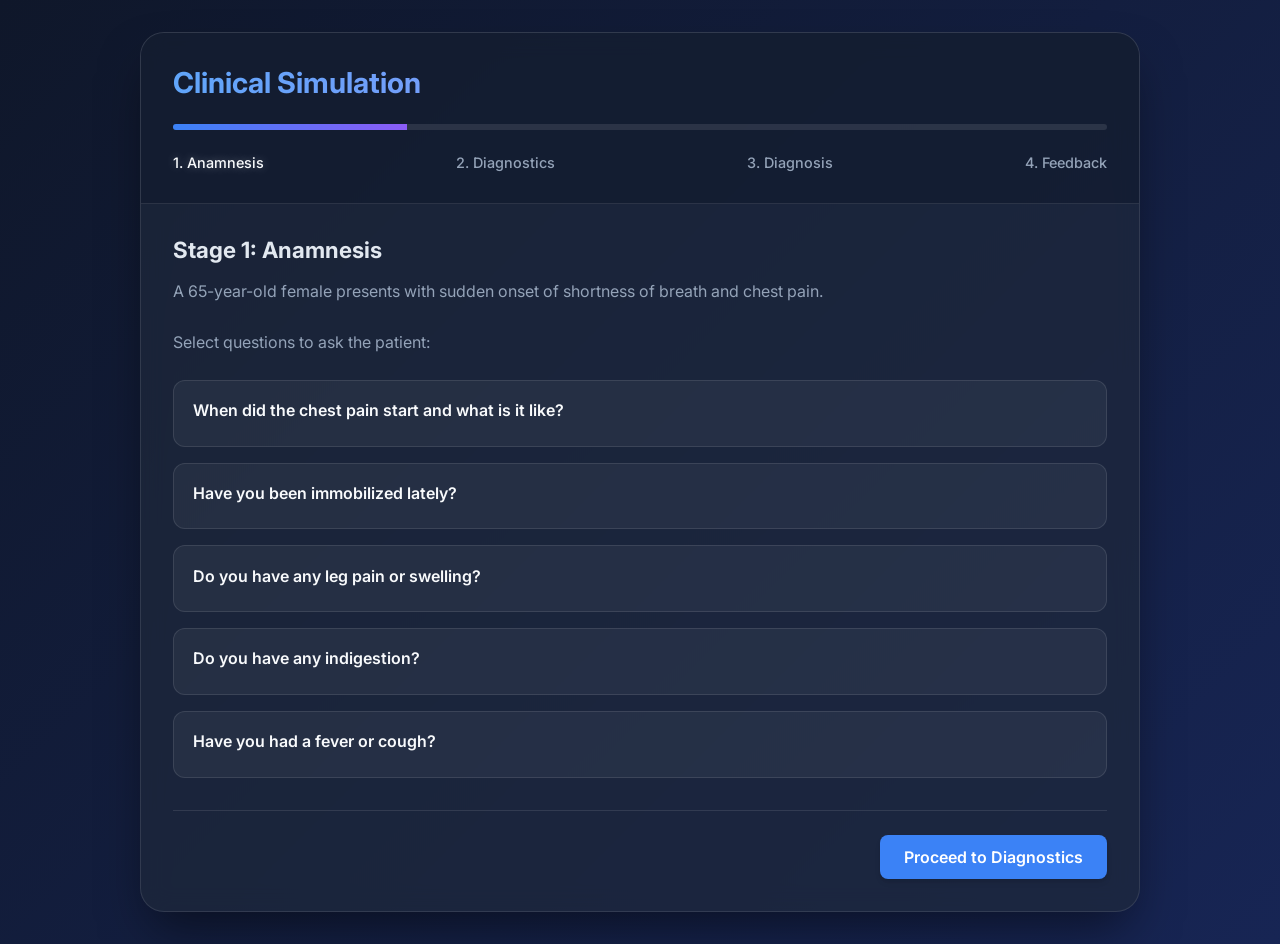
==== index.html @ 6afb209e "added more patients" ====
<!DOCTYPE html>
<html lang="en">

<head>
    <meta charset="UTF-8">
    <meta name="viewport" content="width=device-width, initial-scale=1.0">
    <title>Clinical Competencies eLearning</title> <!-- Premium Typography -->
    <link href="https://fonts.googleapis.com/css2?family=Inter:wght@400;500;600;700&display=swap" rel="stylesheet">
    <link rel="stylesheet" href="css/styles.css">
</head>

<body>
    <div id="app-container">
        <header id="app-header">
            <h1>Clinical Simulation</h1>
            <div id="progress-bar-container">
                <div id="progress-bar"></div>
            </div>
            <nav id="stage-nav">
                <span class="stage-indicator active" id="indicator-anamnesis">1. Anamnesis</span>
                <span class="stage-indicator" id="indicator-diagnostics">2. Diagnostics</span>
                <span class="stage-indicator" id="indicator-diagnosis">3. Diagnosis</span>
                <span class="stage-indicator" id="indicator-feedback">4. Feedback</span>
            </nav>
        </header>

        <main id="app-content">
            <!-- Dynamic Components will be injected here -->
        </main>
    </div>

    <!-- Data & Application Logic -->
    <script src="js/data.js"></script>
    <script src="js/app.js"></script>
</body>

</html>
---- css/styles.css ----
:root {
    --bg-color: #0f172a;
    --surface-color: rgba(30, 41, 59, 0.7);
    --surface-border: rgba(255, 255, 255, 0.1);
    --text-primary: #f8fafc;
    --text-secondary: #94a3b8;
    --accent-color: #3b82f6;
    --accent-hover: #2563eb;
    --success-color: #10b981;
    --warning-color: #f59e0b;
    --danger-color: #ef4444;
    --font-family: 'Inter', sans-serif;
}

* {
    box-sizing: border-box;
    margin: 0;
    padding: 0;
}

body {
    font-family: var(--font-family);
    background: linear-gradient(135deg, var(--bg-color) 0%, #172554 100%);
    color: var(--text-primary);
    min-height: 100vh;
    display: flex;
    justify-content: center;
    align-items: center;
    padding: 2rem;
}

#app-container {
    width: 100%;
    max-width: 1000px;
    background: var(--surface-color);
    backdrop-filter: blur(12px);
    -webkit-backdrop-filter: blur(12px);
    border: 1px solid var(--surface-border);
    border-radius: 24px;
    box-shadow: 0 25px 50px -12px rgba(0, 0, 0, 0.5);
    overflow: hidden;
    display: flex;
    flex-direction: column;
    min-height: 80vh;
}

/* Header & Progress */
#app-header {
    padding: 2rem;
    border-bottom: 1px solid var(--surface-border);
    background: rgba(15, 23, 42, 0.5);
}

#app-header h1 {
    font-size: 1.8rem;
    font-weight: 700;
    margin-bottom: 1.5rem;
    background: linear-gradient(to right, #60a5fa, #a78bfa);
    -webkit-background-clip: text;
    -webkit-text-fill-color: transparent;
}

#progress-bar-container {
    height: 6px;
    background: rgba(255, 255, 255, 0.1);
    border-radius: 3px;
    margin-bottom: 1.5rem;
    overflow: hidden;
}

#progress-bar {
    height: 100%;
    width: 25%;
    background: linear-gradient(90deg, #3b82f6, #8b5cf6);
    transition: width 0.5s cubic-bezier(0.4, 0, 0.2, 1);
}

#stage-nav {
    display: flex;
    justify-content: space-between;
}

.stage-indicator {
    font-size: 0.9rem;
    color: var(--text-secondary);
    font-weight: 500;
    transition: all 0.3s ease;
}

.stage-indicator.active {
    color: var(--text-primary);
    text-shadow: 0 0 10px rgba(255, 255, 255, 0.3);
}

/* Main Content Area */
#app-content {
    padding: 2rem;
    flex: 1;
    overflow-y: auto;
    position: relative;
}

/* Animations */
@keyframes fadeIn {
    from { opacity: 0; transform: translateY(10px); }
    to { opacity: 1; transform: translateY(0); }
}

.fade-in {
    animation: fadeIn 0.4s ease forwards;
}

/* Common UI Elements */
.section-title {
    font-size: 1.4rem;
    margin-bottom: 1rem;
    color: #e2e8f0;
}

.description {
    color: var(--text-secondary);
    line-height: 1.6;
    margin-bottom: 1.5rem;
}

.btn {
    background: var(--accent-color);
    color: white;
    border: none;
    padding: 0.75rem 1.5rem;
    border-radius: 8px;
    font-size: 1rem;
    font-weight: 600;
    cursor: pointer;
    transition: all 0.2s ease;
    font-family: var(--font-family);
    box-shadow: 0 4px 6px -1px rgba(0, 0, 0, 0.1), 0 2px 4px -1px rgba(0, 0, 0, 0.06);
}

.btn:hover {
    background: var(--accent-hover);
    transform: translateY(-2px);
    box-shadow: 0 10px 15px -3px rgba(0, 0, 0, 0.1), 0 4px 6px -2px rgba(0, 0, 0, 0.05);
}

.btn:active {
    transform: translateY(0);
}

.btn:disabled {
    background: var(--text-secondary);
    cursor: not-allowed;
    transform: none;
}

/* List Items (Questions, Tests) */
.item-list {
    display: flex;
    flex-direction: column;
    gap: 1rem;
    margin-bottom: 2rem;
}

.list-item {
    background: rgba(255, 255, 255, 0.05);
    border: 1px solid var(--surface-border);
    padding: 1.2rem;
    border-radius: 12px;
    cursor: pointer;
    transition: all 0.2s ease;
    display: flex;
    justify-content: space-between;
    align-items: center;
}

.list-item:hover {
    background: rgba(255, 255, 255, 0.1);
    transform: translateX(4px);
    border-color: rgba(255, 255, 255, 0.2);
}

.list-item.selected {
    background: rgba(59, 130, 246, 0.15);
    border-color: var(--accent-color);
}

.item-content {
    flex: 1;
}

.item-title {
    font-weight: 600;
    margin-bottom: 0.4rem;
}

.item-result {
    margin-top: 0.8rem;
    padding-top: 0.8rem;
    border-top: 1px solid rgba(255, 255, 255, 0.1);
    color: var(--text-primary);
    font-style: italic;
    display: none;
}

.list-item.selected .item-result {
    display: block;
    animation: fadeIn 0.3s ease forwards;
}

/* Input Fields */
.input-group {
    margin-bottom: 1.5rem;
}

.text-input {
    width: 100%;
    padding: 1rem;
    background: rgba(0, 0, 0, 0.2);
    border: 1px solid var(--surface-border);
    border-radius: 8px;
    color: white;
    font-size: 1rem;
    font-family: var(--font-family);
    transition: all 0.2s ease;
}

.text-input:focus {
    outline: none;
    border-color: var(--accent-color);
    box-shadow: 0 0 0 3px rgba(59, 130, 246, 0.3);
}

/* Feedback Specific */
.feedback-card {
    background: rgba(255, 255, 255, 0.05);
    border: 1px solid var(--surface-border);
    padding: 1.5rem;
    border-radius: 12px;
    margin-bottom: 1.5rem;
}

.feedback-card.success {
    border-left: 4px solid var(--success-color);
}

.feedback-card.warning {
    border-left: 4px solid var(--warning-color);
}

.feedback-card.danger {
    border-left: 4px solid var(--danger-color);
}

.feedback-title {
    font-size: 1.2rem;
    font-weight: 600;
    margin-bottom: 0.5rem;
}

.feedback-title.success { color: var(--success-color); }
.feedback-title.warning { color: var(--warning-color); }
.feedback-title.danger { color: var(--danger-color); }

/* Navigation Row below logic */
.nav-row {
    display: flex;
    justify-content: flex-end;
    margin-top: 2rem;
    padding-top: 1.5rem;
    border-top: 1px solid var(--surface-border);
}
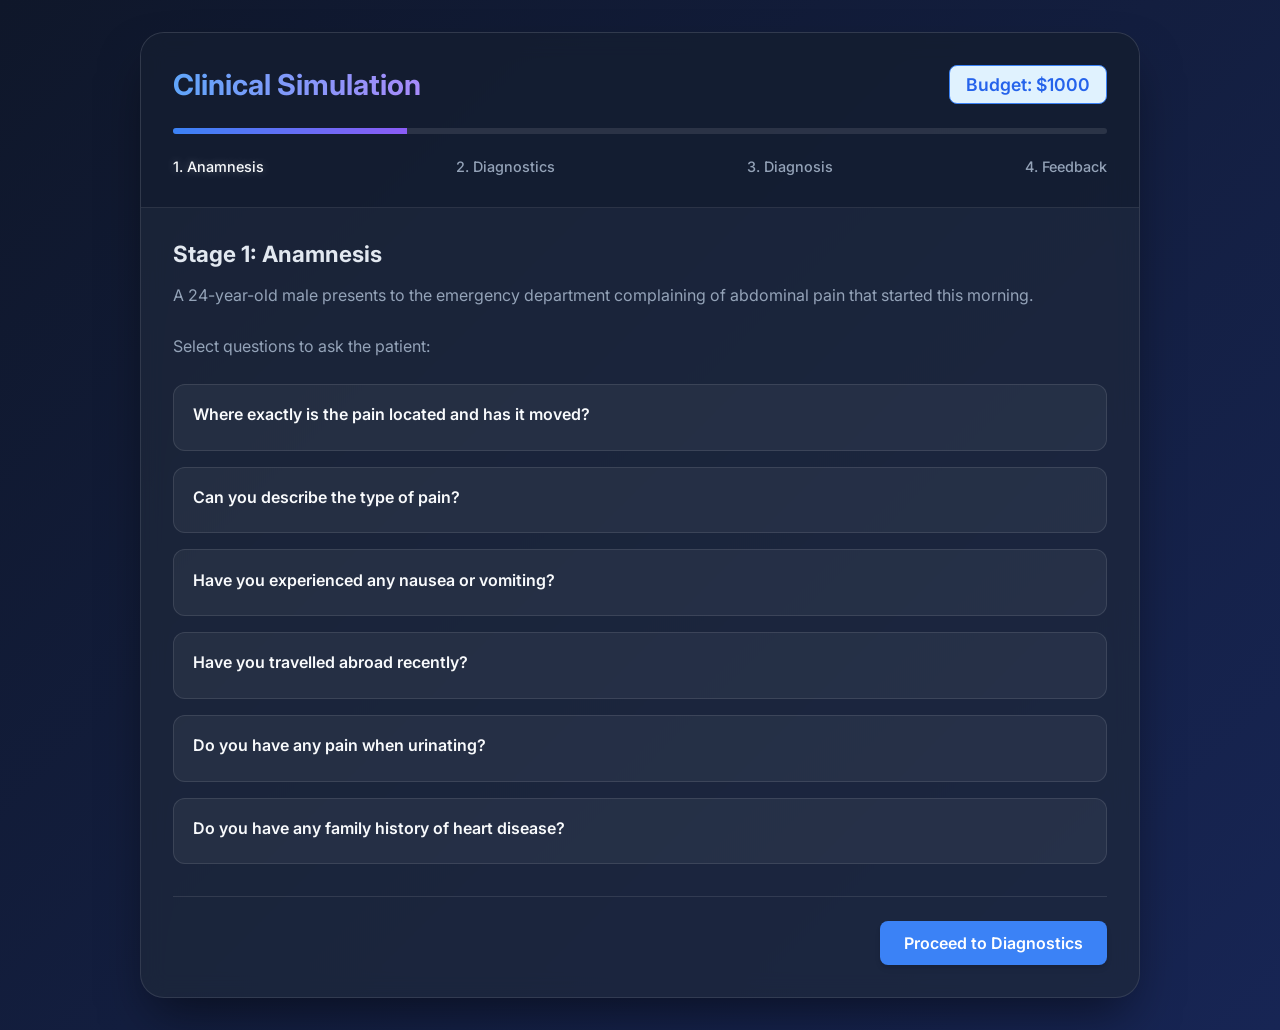
==== commit c73b036b: "budget system" ====
--- a/index.html
+++ b/index.html
@@ -12,7 +12,12 @@
 <body>
     <div id="app-container">
         <header id="app-header">
-            <h1>Clinical Simulation</h1>
+            <div style="display: flex; justify-content: space-between; align-items: center; margin-bottom: 1.5rem;">
+                <h1 style="margin-bottom: 0;">Clinical Simulation</h1>
+                <div id="budget-display" style="font-size: 1.1rem; font-weight: 600; padding: 0.5rem 1rem; background: #e0f2fe; border: 1px solid var(--accent-color); border-radius: 8px; color: var(--accent-hover);">
+                    Budget: $<span id="budget-amount">1000</span>
+                </div>
+            </div>
             <div id="progress-bar-container">
                 <div id="progress-bar"></div>
             </div>
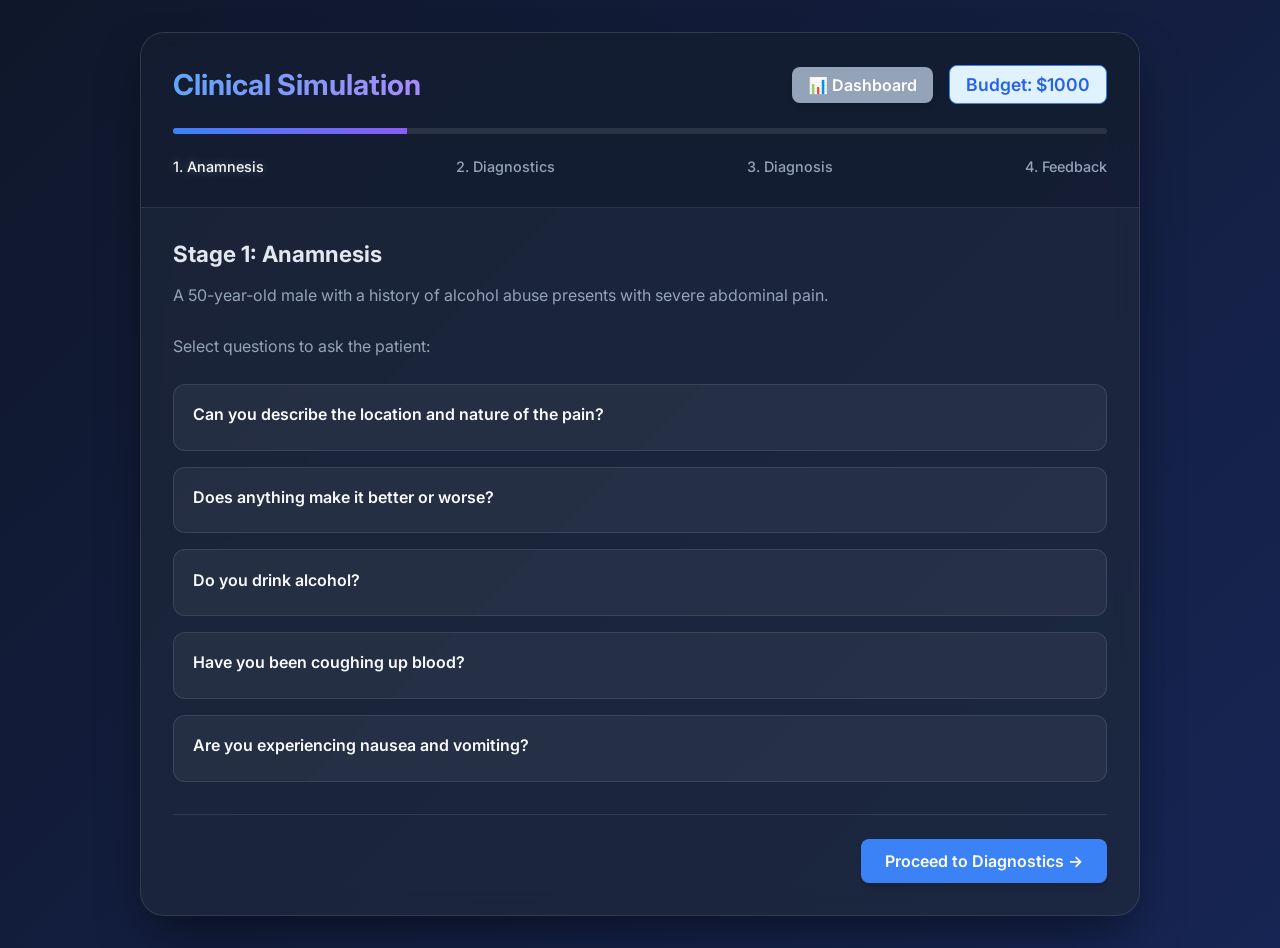
==== commit 2cbe0641: "implemented dashboard, fading and expert modelling" ====
--- a/index.html
+++ b/index.html
@@ -14,8 +14,11 @@
         <header id="app-header">
             <div style="display: flex; justify-content: space-between; align-items: center; margin-bottom: 1.5rem;">
                 <h1 style="margin-bottom: 0;">Clinical Simulation</h1>
-                <div id="budget-display" style="font-size: 1.1rem; font-weight: 600; padding: 0.5rem 1rem; background: #e0f2fe; border: 1px solid var(--accent-color); border-radius: 8px; color: var(--accent-hover);">
-                    Budget: $<span id="budget-amount">1000</span>
+                <div style="display: flex; gap: 1rem; align-items: center;">
+                    <button class="btn" id="dashboard-btn" style="background: var(--text-secondary); padding: 0.5rem 1rem;">&#128202; Dashboard</button>
+                    <div id="budget-display" style="font-size: 1.1rem; font-weight: 600; padding: 0.5rem 1rem; background: #e0f2fe; border: 1px solid var(--accent-color); border-radius: 8px; color: var(--accent-hover);">
+                        Budget: $<span id="budget-amount">1000</span>
+                    </div>
                 </div>
             </div>
             <div id="progress-bar-container">
@@ -34,6 +37,32 @@
         </main>
     </div>
 
+    <!-- Dashboard Modal -->
+    <div class="modal-overlay" id="dashboard-modal">
+        <div class="modal-content">
+            <h2 class="section-title" style="margin-bottom: 1.5rem;">Learning Analytics</h2>
+            <div class="stat-row">
+                <span class="stat-label">Cases Successfully Solved:</span>
+                <span class="stat-value" id="stat-cases">0</span>
+            </div>
+            <div class="stat-row">
+                <span class="stat-label">Average Score:</span>
+                <span class="stat-value" id="stat-score">0 / 100</span>
+            </div>
+            <div class="stat-row">
+                <span class="stat-label">Budget Wasted (Irrelevant Tests):</span>
+                <span class="stat-value" id="stat-wasted" style="color: var(--danger-color);">$0</span>
+            </div>
+            <div class="stat-row" style="border-bottom: none; margin-top: 1rem; background: #f1f5f9; padding: 1rem; border-radius: 8px;">
+                <span class="stat-label" style="color: var(--text-primary);">Current Difficulty (Fading):</span>
+                <span class="stat-value" id="stat-difficulty">Level 1</span>
+            </div>
+            <div class="nav-row" style="margin-top: 1.5rem;">
+                <button class="btn" id="close-modal-btn">Close Dashboard</button>
+            </div>
+        </div>
+    </div>
+
     <!-- Data & Application Logic -->
     <script src="js/data.js"></script>
     <script src="js/app.js"></script>
--- a/css/styles.css
+++ b/css/styles.css
@@ -269,3 +269,55 @@
     padding-top: 1.5rem;
     border-top: 1px solid var(--surface-border);
 }
+
+/* Dashboard Modal */
+.modal-overlay {
+    position: fixed;
+    top: 0; left: 0; right: 0; bottom: 0;
+    background: rgba(15, 23, 42, 0.6);
+    backdrop-filter: blur(4px);
+    display: flex;
+    justify-content: center;
+    align-items: center;
+    z-index: 1000;
+    opacity: 0;
+    pointer-events: none;
+    transition: opacity 0.3s ease;
+}
+
+.modal-overlay.open {
+    opacity: 1;
+    pointer-events: auto;
+}
+
+.modal-content {
+    background: #ffffff;
+    width: 90%;
+    max-width: 500px;
+    border-radius: 12px;
+    padding: 2rem;
+    box-shadow: 0 20px 25px -5px rgba(0, 0, 0, 0.1), 0 10px 10px -5px rgba(0, 0, 0, 0.04);
+    transform: translateY(20px);
+    transition: transform 0.3s ease;
+}
+
+.modal-overlay.open .modal-content {
+    transform: translateY(0);
+}
+
+.stat-row {
+    display: flex;
+    justify-content: space-between;
+    padding: 1rem 0;
+    border-bottom: 1px solid var(--surface-border);
+}
+
+.stat-label {
+    font-weight: 600;
+    color: var(--text-secondary);
+}
+
+.stat-value {
+    font-weight: bold;
+    color: var(--accent-color);
+}
